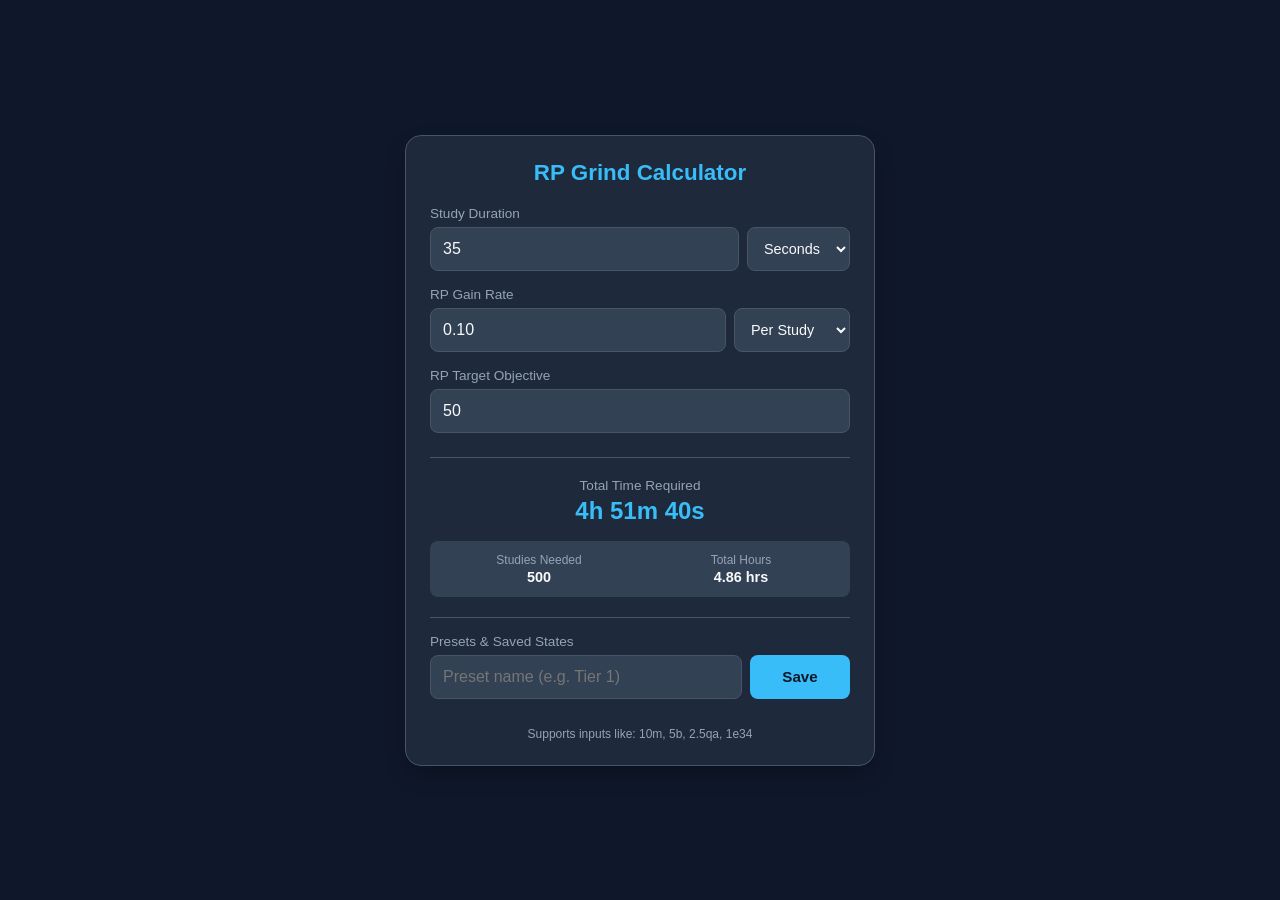
==== index.html @ 29299b98 "Rename rp-math.html to index.html" ====
<!DOCTYPE html>
<html lang="en">
<head>
    <meta charset="UTF-8">
    <meta name="viewport" content="width=device-width, initial-scale=1.0">
    <title>RP Time Calculator</title>
    <style>
        :root {
            --bg-color: #0f172a;
            --card-bg: #1e293b;
            --accent: #38bdf8;
            --danger: #ef4444;
            --text-main: #f8fafc;
            --text-muted: #94a3b8;
            --input-bg: #334155;
            --border: #475569;
        }

        body {
            font-family: -apple-system, BlinkMacSystemFont, "Segoe UI", Roboto, Helvetica, Arial, sans-serif;
            background-color: var(--bg-color);
            color: var(--text-main);
            margin: 0;
            padding: 20px;
            display: flex;
            justify-content: center;
            align-items: center;
            min-height: 100vh;
            box-sizing: border-box;
        }

        .container {
            background-color: var(--card-bg);
            border-radius: 16px;
            padding: 24px;
            width: 100%;
            max-width: 420px;
            box-shadow: 0 10px 25px -5px rgba(0, 0, 0, 0.3);
            border: 1px solid var(--border);
        }

        h2 {
            margin-top: 0;
            margin-bottom: 20px;
            font-size: 1.4rem;
            text-align: center;
            color: var(--accent);
        }

        .input-group {
            margin-bottom: 16px;
        }

        label {
            display: block;
            font-size: 0.85rem;
            color: var(--text-muted);
            margin-bottom: 6px;
            font-weight: 500;
        }

        .input-row {
            display: flex;
            gap: 8px;
        }

        input, select {
            padding: 12px;
            background-color: var(--input-bg);
            border: 1px solid var(--border);
            border-radius: 8px;
            color: var(--text-main);
            font-size: 1rem;
            box-sizing: border-box;
            outline: none;
            transition: border-color 0.2s;
        }

        input {
            flex: 1;
            min-width: 0;
        }

        select {
            font-size: 0.9rem;
            cursor: pointer;
        }

        input:focus, select:focus {
            border-color: var(--accent);
        }

        .results {
            margin-top: 24px;
            padding-top: 20px;
            border-top: 1px solid var(--border);
        }

        .result-main {
            text-align: center;
            margin-bottom: 16px;
        }

        .result-main .label {
            font-size: 0.85rem;
            color: var(--text-muted);
            margin-bottom: 4px;
        }

        .result-main .value {
            font-size: 1.5rem;
            font-weight: 700;
            color: var(--accent);
            word-break: break-word;
        }

        .result-grid {
            display: grid;
            grid-template-columns: 1fr 1fr;
            gap: 8px;
            background-color: var(--input-bg);
            padding: 12px;
            border-radius: 8px;
            font-size: 0.9rem;
        }

        .result-sub-item {
            text-align: center;
            word-break: break-word;
        }

        .result-sub-item .sub-label {
            color: var(--text-muted);
            font-size: 0.75rem;
            margin-bottom: 2px;
        }

        .result-sub-item .sub-val {
            font-weight: 600;
        }

        .save-section {
            margin-top: 20px;
            padding-top: 16px;
            border-top: 1px solid var(--border);
        }

        .btn {
            background-color: var(--accent);
            color: var(--bg-color);
            border: none;
            padding: 12px;
            border-radius: 8px;
            font-weight: 600;
            cursor: pointer;
            width: 100%;
            font-size: 0.95rem;
            transition: opacity 0.2s;
        }

        .btn:active {
            opacity: 0.8;
        }

        .btn-danger {
            background-color: var(--danger);
            color: white;
            padding: 8px 12px;
            width: auto;
            font-size: 0.8rem;
        }

        .btn-load {
            background-color: var(--input-bg);
            color: var(--text-main);
            border: 1px solid var(--border);
            padding: 8px 12px;
            font-size: 0.85rem;
            flex: 1;
            text-align: left;
        }

        .saved-list {
            margin-top: 12px;
            display: flex;
            flex-direction: column;
            gap: 8px;
        }

        .saved-item {
            display: flex;
            gap: 6px;
            align-items: center;
        }

        .hint {
            font-size: 0.75rem;
            color: var(--text-muted);
            text-align: center;
            margin-top: 16px;
        }
    </style>
</head>
<body>

<div class="container">
    <h2>RP Grind Calculator</h2>

    <div class="input-group">
        <label for="studyDuration">Study Duration</label>
        <div class="input-row">
            <input type="text" id="studyDuration" value="35">
            <select id="durationUnit">
                <option value="1">Seconds</option>
                <option value="60">Minutes</option>
                <option value="3600">Hours</option>
            </select>
        </div>
    </div>

    <div class="input-group">
        <label for="rpPerStudy">RP Gain Rate</label>
        <div class="input-row">
            <input type="text" id="rpPerStudy" value="0.10">
            <select id="rpRateUnit">
                <option value="1">Per Study</option>
                <option value="min">Per Minute</option>
                <option value="hr">Per Hour</option>
                <option value="day">Per Day</option>
            </select>
        </div>
    </div>

    <div class="input-group">
        <label for="rpObjective">RP Target Objective</label>
        <div class="input-row">
            <input type="text" id="rpObjective" value="50">
        </div>
    </div>

    <div class="results">
        <div class="result-main">
            <div class="label">Total Time Required</div>
            <div class="value" id="timeFormatted">0d 0h 0m 0s</div>
        </div>

        <div class="result-grid">
            <div class="result-sub-item">
                <div class="sub-label">Studies Needed</div>
                <div class="sub-val" id="studiesNeeded">0</div>
            </div>
            <div class="result-sub-item">
                <div class="sub-label">Total Hours</div>
                <div class="sub-val" id="totalHours">0.00 hrs</div>
            </div>
        </div>
    </div>

    <div class="save-section">
        <label>Presets & Saved States</label>
        <div class="input-row">
            <input type="text" id="presetName" placeholder="Preset name (e.g. Tier 1)">
            <button class="btn" id="saveBtn" style="width: 100px;">Save</button>
        </div>
        <div class="saved-list" id="savedList"></div>
    </div>

    <div class="hint">
        Supports inputs like: 10m, 5b, 2.5qa, 1e34
    </div>
</div>

<script>
    const durationInput = document.getElementById('studyDuration');
    const durationUnit = document.getElementById('durationUnit');
    const rpGainInput = document.getElementById('rpPerStudy');
    const rpRateUnit = document.getElementById('rpRateUnit');
    const rpObjInput = document.getElementById('rpObjective');

    const studiesOutput = document.getElementById('studiesNeeded');
    const timeFormattedOutput = document.getElementById('timeFormatted');
    const hoursOutput = document.getElementById('totalHours');

    const presetNameInput = document.getElementById('presetName');
    const saveBtn = document.getElementById('saveBtn');
    const savedList = document.getElementById('savedList');

    const SUFFIXES = {
        'k': 1e3, 'm': 1e6, 'b': 1e9, 't': 1e12,
        'qa': 1e15, 'qu': 1e18, 'sx': 1e21, 'sp': 1e24,
        'o': 1e27, 'n': 1e30, 'd': 1e33
    };

    function parseBigInput(str) {
        if (!str) return 0;
        str = str.toString().trim().toLowerCase();
        
        // Scientific notation
        if (/^[\d.]+(e[+-]?\d+)$/.test(str)) {
            const val = parseFloat(str);
            return isNaN(val) ? 0 : val;
        }

        // Short scale suffix matching
        const match = str.match(/^([\d.]+)\s*([a-z]+)?$/);
        if (match) {
            const num = parseFloat(match[1]);
            const suf = match[2];
            if (isNaN(num)) return 0;

            if (suf && SUFFIXES[suf] !== undefined) {
                return num * SUFFIXES[suf];
            }
            return num;
        }

        const val = parseFloat(str);
        return isNaN(val) ? 0 : val;
    }

    function formatBigNumber(num) {
        if (num === 0) return '0';
        if (!isFinite(num)) return 'Infinity';

        const abs = Math.abs(num);

        if (abs >= 1e36 || (abs < 0.001 && abs > 0)) {
            return num.toExponential(3);
        }

        const keys = Object.keys(SUFFIXES).reverse();
        for (let suf of keys) {
            const val = SUFFIXES[suf];
            if (abs >= val) {
                return (num / val).toFixed(2).replace(/\.00$/, '') + ' ' + suf.toUpperCase();
            }
        }

        return num.toLocaleString('en-US', { maximumFractionDigits: 2 });
    }

    function calculate() {
        const rawDuration = parseBigInput(durationInput.value);
        const durationMult = parseFloat(durationUnit.value);
        const secPerStudy = rawDuration * durationMult;

        const rawRpGain = parseBigInput(rpGainInput.value);
        const rateType = rpRateUnit.value;

        const totalTargetRP = parseBigInput(rpObjInput.value);

        saveLastState();

        if (secPerStudy <= 0 || rawRpGain <= 0 || totalTargetRP <= 0) {
            studiesOutput.textContent = '0';
            timeFormattedOutput.textContent = '0d 0h 0m 0s';
            hoursOutput.textContent = '0 hrs';
            return;
        }

        let rpPerStudyCalculated = rawRpGain;

        if (rateType === 'min') {
            rpPerStudyCalculated = (rawRpGain / 60) * secPerStudy;
        } else if (rateType === 'hr') {
            rpPerStudyCalculated = (rawRpGain / 3600) * secPerStudy;
        } else if (rateType === 'day') {
            rpPerStudyCalculated = (rawRpGain / 86400) * secPerStudy;
        }

        const studiesNeeded = totalTargetRP / rpPerStudyCalculated;
        const totalSeconds = studiesNeeded * secPerStudy;

        studiesOutput.textContent = formatBigNumber(Math.ceil(studiesNeeded));

        if (!isFinite(totalSeconds)) {
            timeFormattedOutput.textContent = 'Too large to calculate';
            hoursOutput.textContent = 'Infinity hrs';
            return;
        }

        const years = Math.floor(totalSeconds / (86400 * 365));
        let remSec = totalSeconds % (86400 * 365);

        const days = Math.floor(remSec / 86400);
        remSec %= 86400;

        const hours = Math.floor(remSec / 3600);
        remSec %= 3600;

        const minutes = Math.floor(remSec / 60);
        const seconds = Math.round(remSec % 60);

        let formattedStr = '';
        if (years > 0) formattedStr += `${formatBigNumber(years)}y `;
        if (days > 0 || years > 0) formattedStr += `${days}d `;
        formattedStr += `${hours}h ${minutes}m ${seconds}s`;

        timeFormattedOutput.textContent = formattedStr;
        hoursOutput.textContent = `${formatBigNumber(totalSeconds / 3600)} hrs`;
    }

    // --- LOCAL STORAGE SYSTEM ---

    function saveLastState() {
        try {
            const state = {
                duration: durationInput.value,
                durationUnit: durationUnit.value,
                rpGain: rpGainInput.value,
                rpRateUnit: rpRateUnit.value,
                rpObjective: rpObjInput.value
            };
            localStorage.setItem('rp_calc_last_state', JSON.stringify(state));
        } catch (e) {}
    }

    function loadLastState() {
        try {
            const last = localStorage.getItem('rp_calc_last_state');
            if (last) {
                const state = JSON.parse(last);
                if (state.duration !== undefined) durationInput.value = state.duration;
                if (state.durationUnit !== undefined) durationUnit.value = state.durationUnit;
                if (state.rpGain !== undefined) rpGainInput.value = state.rpGain;
                if (state.rpRateUnit !== undefined) rpRateUnit.value = state.rpRateUnit;
                if (state.rpObjective !== undefined) rpObjInput.value = state.rpObjective;
            }
        } catch (e) {}
    }

    function getPresets() {
        try {
            return JSON.parse(localStorage.getItem('rp_calc_presets') || '{}');
        } catch (e) {
            return {};
        }
    }

    function savePreset() {
        const name = presetNameInput.value.trim() || 'Preset ' + (Object.keys(getPresets()).length + 1);
        const presets = getPresets();

        presets[name] = {
            duration: durationInput.value,
            durationUnit: durationUnit.value,
            rpGain: rpGainInput.value,
            rpRateUnit: rpRateUnit.value,
            rpObjective: rpObjInput.value
        };

        try {
            localStorage.setItem('rp_calc_presets', JSON.stringify(presets));
        } catch (e) {}

        presetNameInput.value = '';
        renderPresets();
    }

    function loadPreset(name) {
        const presets = getPresets();
        if (presets[name]) {
            const p = presets[name];
            durationInput.value = p.duration;
            durationUnit.value = p.durationUnit;
            rpGainInput.value = p.rpGain;
            rpRateUnit.value = p.rpRateUnit;
            rpObjInput.value = p.rpObjective;
            calculate();
        }
    }

    function deletePreset(name) {
        const presets = getPresets();
        delete presets[name];
        try {
            localStorage.setItem('rp_calc_presets', JSON.stringify(presets));
        } catch (e) {}
        renderPresets();
    }

    function renderPresets() {
        const presets = getPresets();
        savedList.innerHTML = '';

        Object.keys(presets).forEach(name => {
            const item = document.createElement('div');
            item.className = 'saved-item';

            const loadBtn = document.createElement('button');
            loadBtn.className = 'btn btn-load';
            loadBtn.textContent = name;
            loadBtn.onclick = () => loadPreset(name);

            const delBtn = document.createElement('button');
            delBtn.className = 'btn btn-danger';
            delBtn.textContent = '✕';
            delBtn.onclick = () => deletePreset(name);

            item.appendChild(loadBtn);
            item.appendChild(delBtn);
            savedList.appendChild(item);
        });
    }

    saveBtn.addEventListener('click', savePreset);

    [durationInput, durationUnit, rpGainInput, rpRateUnit, rpObjInput].forEach(el => {
        el.addEventListener('keyup', calculate);
        el.addEventListener('input', calculate);
        el.addEventListener('change', calculate);
    });

    // Run startup load
    loadLastState();
    renderPresets();
    calculate();
</script>

</body>
</html>
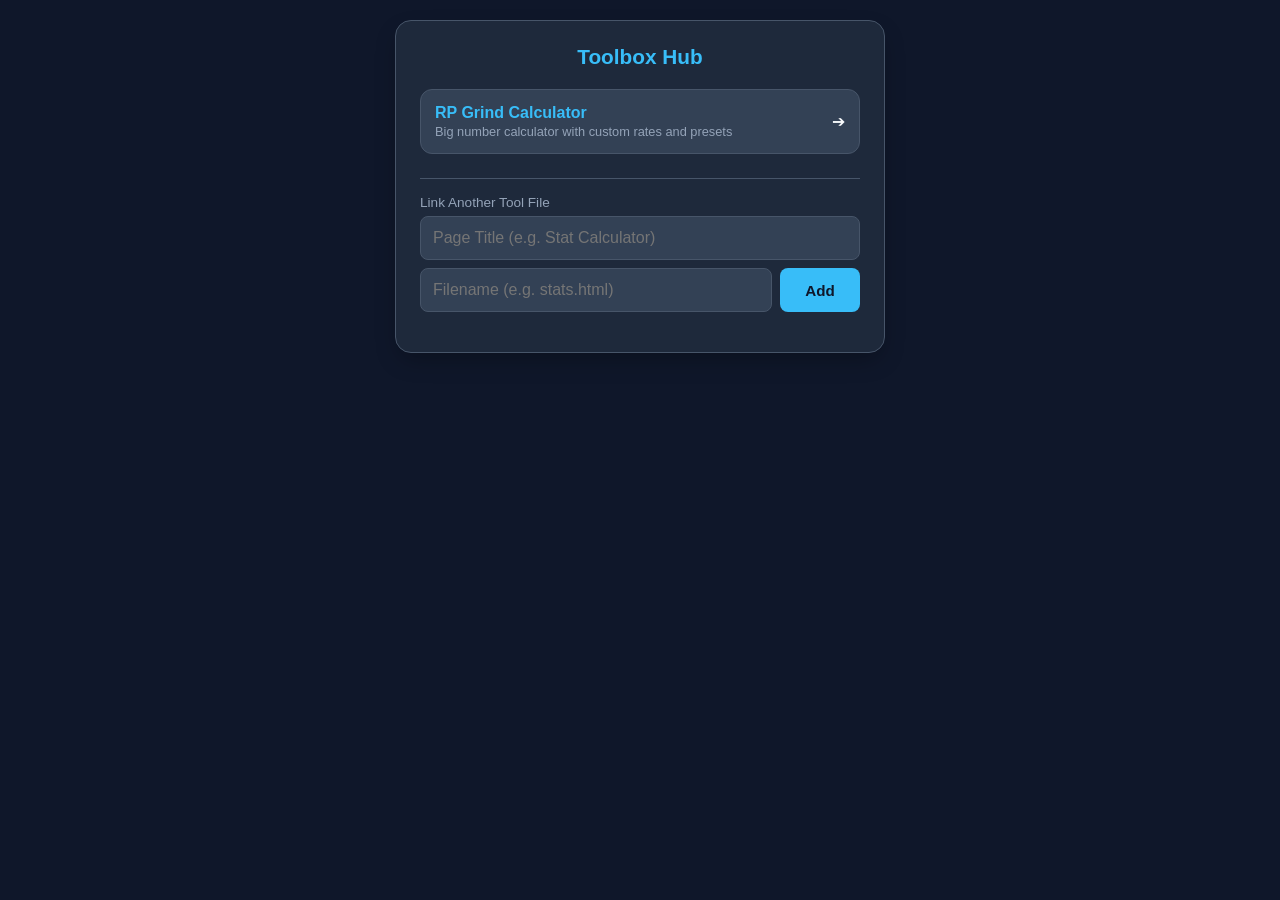
==== commit c0964678: "Update index.html" ====
--- a/index.html
+++ b/index.html
@@ -3,518 +3,122 @@
 <head>
     <meta charset="UTF-8">
     <meta name="viewport" content="width=device-width, initial-scale=1.0">
-    <title>RP Time Calculator</title>
-    <style>
-        :root {
-            --bg-color: #0f172a;
-            --card-bg: #1e293b;
-            --accent: #38bdf8;
-            --danger: #ef4444;
-            --text-main: #f8fafc;
-            --text-muted: #94a3b8;
-            --input-bg: #334155;
-            --border: #475569;
-        }
-
-        body {
-            font-family: -apple-system, BlinkMacSystemFont, "Segoe UI", Roboto, Helvetica, Arial, sans-serif;
-            background-color: var(--bg-color);
-            color: var(--text-main);
-            margin: 0;
-            padding: 20px;
-            display: flex;
-            justify-content: center;
-            align-items: center;
-            min-height: 100vh;
-            box-sizing: border-box;
-        }
-
-        .container {
-            background-color: var(--card-bg);
-            border-radius: 16px;
-            padding: 24px;
-            width: 100%;
-            max-width: 420px;
-            box-shadow: 0 10px 25px -5px rgba(0, 0, 0, 0.3);
-            border: 1px solid var(--border);
-        }
-
-        h2 {
-            margin-top: 0;
-            margin-bottom: 20px;
-            font-size: 1.4rem;
-            text-align: center;
-            color: var(--accent);
-        }
-
-        .input-group {
-            margin-bottom: 16px;
-        }
-
-        label {
-            display: block;
-            font-size: 0.85rem;
-            color: var(--text-muted);
-            margin-bottom: 6px;
-            font-weight: 500;
-        }
-
-        .input-row {
-            display: flex;
-            gap: 8px;
-        }
-
-        input, select {
-            padding: 12px;
-            background-color: var(--input-bg);
-            border: 1px solid var(--border);
-            border-radius: 8px;
-            color: var(--text-main);
-            font-size: 1rem;
-            box-sizing: border-box;
-            outline: none;
-            transition: border-color 0.2s;
-        }
-
-        input {
-            flex: 1;
-            min-width: 0;
-        }
-
-        select {
-            font-size: 0.9rem;
-            cursor: pointer;
-        }
-
-        input:focus, select:focus {
-            border-color: var(--accent);
-        }
-
-        .results {
-            margin-top: 24px;
-            padding-top: 20px;
-            border-top: 1px solid var(--border);
-        }
-
-        .result-main {
-            text-align: center;
-            margin-bottom: 16px;
-        }
-
-        .result-main .label {
-            font-size: 0.85rem;
-            color: var(--text-muted);
-            margin-bottom: 4px;
-        }
-
-        .result-main .value {
-            font-size: 1.5rem;
-            font-weight: 700;
-            color: var(--accent);
-            word-break: break-word;
-        }
-
-        .result-grid {
-            display: grid;
-            grid-template-columns: 1fr 1fr;
-            gap: 8px;
-            background-color: var(--input-bg);
-            padding: 12px;
-            border-radius: 8px;
-            font-size: 0.9rem;
-        }
-
-        .result-sub-item {
-            text-align: center;
-            word-break: break-word;
-        }
-
-        .result-sub-item .sub-label {
-            color: var(--text-muted);
-            font-size: 0.75rem;
-            margin-bottom: 2px;
-        }
-
-        .result-sub-item .sub-val {
-            font-weight: 600;
-        }
-
-        .save-section {
-            margin-top: 20px;
-            padding-top: 16px;
-            border-top: 1px solid var(--border);
-        }
-
-        .btn {
-            background-color: var(--accent);
-            color: var(--bg-color);
-            border: none;
-            padding: 12px;
-            border-radius: 8px;
-            font-weight: 600;
-            cursor: pointer;
-            width: 100%;
-            font-size: 0.95rem;
-            transition: opacity 0.2s;
-        }
-
-        .btn:active {
-            opacity: 0.8;
-        }
-
-        .btn-danger {
-            background-color: var(--danger);
-            color: white;
-            padding: 8px 12px;
-            width: auto;
-            font-size: 0.8rem;
-        }
-
-        .btn-load {
-            background-color: var(--input-bg);
-            color: var(--text-main);
-            border: 1px solid var(--border);
-            padding: 8px 12px;
-            font-size: 0.85rem;
-            flex: 1;
-            text-align: left;
-        }
-
-        .saved-list {
-            margin-top: 12px;
-            display: flex;
-            flex-direction: column;
-            gap: 8px;
-        }
-
-        .saved-item {
-            display: flex;
-            gap: 6px;
-            align-items: center;
-        }
-
-        .hint {
-            font-size: 0.75rem;
-            color: var(--text-muted);
-            text-align: center;
-            margin-top: 16px;
-        }
-    </style>
+    <title>Toolbox Hub</title>
+    <link rel="stylesheet" href="style.css">
 </head>
 <body>
 
 <div class="container">
-    <h2>RP Grind Calculator</h2>
+    <h2>Toolbox Hub</h2>
 
-    <div class="input-group">
-        <label for="studyDuration">Study Duration</label>
-        <div class="input-row">
-            <input type="text" id="studyDuration" value="35">
-            <select id="durationUnit">
-                <option value="1">Seconds</option>
-                <option value="60">Minutes</option>
-                <option value="3600">Hours</option>
-            </select>
-        </div>
+    <div class="pages-list" id="pagesList">
+        <a href="rp_calculator.html" class="page-card">
+            <div class="page-info">
+                <span class="page-title">RP Grind Calculator</span>
+                <span class="page-desc">Big number calculator with custom rates and presets</span>
+            </div>
+            <span>➔</span>
+        </a>
     </div>
 
-    <div class="input-group">
-        <label for="rpPerStudy">RP Gain Rate</label>
-        <div class="input-row">
-            <input type="text" id="rpPerStudy" value="0.10">
-            <select id="rpRateUnit">
-                <option value="1">Per Study</option>
-                <option value="min">Per Minute</option>
-                <option value="hr">Per Hour</option>
-                <option value="day">Per Day</option>
-            </select>
-        </div>
-    </div>
-
-    <div class="input-group">
-        <label for="rpObjective">RP Target Objective</label>
-        <div class="input-row">
-            <input type="text" id="rpObjective" value="50">
-        </div>
-    </div>
-
-    <div class="results">
-        <div class="result-main">
-            <div class="label">Total Time Required</div>
-            <div class="value" id="timeFormatted">0d 0h 0m 0s</div>
-        </div>
-
-        <div class="result-grid">
-            <div class="result-sub-item">
-                <div class="sub-label">Studies Needed</div>
-                <div class="sub-val" id="studiesNeeded">0</div>
-            </div>
-            <div class="result-sub-item">
-                <div class="sub-label">Total Hours</div>
-                <div class="sub-val" id="totalHours">0.00 hrs</div>
+    <div class="save-section" style="margin-top: 24px;">
+        <label>Link Another Tool File</label>
+        <div class="input-group">
+            <input type="text" id="newPageTitle" placeholder="Page Title (e.g. Stat Calculator)" style="margin-bottom: 8px; width: 100%;">
+            <div class="input-row">
+                <input type="text" id="newPageFile" placeholder="Filename (e.g. stats.html)">
+                <button class="btn" id="addPageBtn" style="width: 80px;">Add</button>
             </div>
         </div>
-    </div>
-
-    <div class="save-section">
-        <label>Presets & Saved States</label>
-        <div class="input-row">
-            <input type="text" id="presetName" placeholder="Preset name (e.g. Tier 1)">
-            <button class="btn" id="saveBtn" style="width: 100px;">Save</button>
-        </div>
-        <div class="saved-list" id="savedList"></div>
-    </div>
-
-    <div class="hint">
-        Supports inputs like: 10m, 5b, 2.5qa, 1e34
     </div>
 </div>
 
 <script>
-    const durationInput = document.getElementById('studyDuration');
-    const durationUnit = document.getElementById('durationUnit');
-    const rpGainInput = document.getElementById('rpPerStudy');
-    const rpRateUnit = document.getElementById('rpRateUnit');
-    const rpObjInput = document.getElementById('rpObjective');
+    const pageTitleInput = document.getElementById('newPageTitle');
+    const pageFileInput = document.getElementById('newPageFile');
+    const addPageBtn = document.getElementById('addPageBtn');
+    const pagesList = document.getElementById('pagesList');
 
-    const studiesOutput = document.getElementById('studiesNeeded');
-    const timeFormattedOutput = document.getElementById('timeFormatted');
-    const hoursOutput = document.getElementById('totalHours');
-
-    const presetNameInput = document.getElementById('presetName');
-    const saveBtn = document.getElementById('saveBtn');
-    const savedList = document.getElementById('savedList');
-
-    const SUFFIXES = {
-        'k': 1e3, 'm': 1e6, 'b': 1e9, 't': 1e12,
-        'qa': 1e15, 'qu': 1e18, 'sx': 1e21, 'sp': 1e24,
-        'o': 1e27, 'n': 1e30, 'd': 1e33
-    };
-
-    function parseBigInput(str) {
-        if (!str) return 0;
-        str = str.toString().trim().toLowerCase();
-        
-        // Scientific notation
-        if (/^[\d.]+(e[+-]?\d+)$/.test(str)) {
-            const val = parseFloat(str);
-            return isNaN(val) ? 0 : val;
-        }
-
-        // Short scale suffix matching
-        const match = str.match(/^([\d.]+)\s*([a-z]+)?$/);
-        if (match) {
-            const num = parseFloat(match[1]);
-            const suf = match[2];
-            if (isNaN(num)) return 0;
-
-            if (suf && SUFFIXES[suf] !== undefined) {
-                return num * SUFFIXES[suf];
-            }
-            return num;
-        }
-
-        const val = parseFloat(str);
-        return isNaN(val) ? 0 : val;
-    }
-
-    function formatBigNumber(num) {
-        if (num === 0) return '0';
-        if (!isFinite(num)) return 'Infinity';
-
-        const abs = Math.abs(num);
-
-        if (abs >= 1e36 || (abs < 0.001 && abs > 0)) {
-            return num.toExponential(3);
-        }
-
-        const keys = Object.keys(SUFFIXES).reverse();
-        for (let suf of keys) {
-            const val = SUFFIXES[suf];
-            if (abs >= val) {
-                return (num / val).toFixed(2).replace(/\.00$/, '') + ' ' + suf.toUpperCase();
-            }
-        }
-
-        return num.toLocaleString('en-US', { maximumFractionDigits: 2 });
-    }
-
-    function calculate() {
-        const rawDuration = parseBigInput(durationInput.value);
-        const durationMult = parseFloat(durationUnit.value);
-        const secPerStudy = rawDuration * durationMult;
-
-        const rawRpGain = parseBigInput(rpGainInput.value);
-        const rateType = rpRateUnit.value;
-
-        const totalTargetRP = parseBigInput(rpObjInput.value);
-
-        saveLastState();
-
-        if (secPerStudy <= 0 || rawRpGain <= 0 || totalTargetRP <= 0) {
-            studiesOutput.textContent = '0';
-            timeFormattedOutput.textContent = '0d 0h 0m 0s';
-            hoursOutput.textContent = '0 hrs';
-            return;
-        }
-
-        let rpPerStudyCalculated = rawRpGain;
-
-        if (rateType === 'min') {
-            rpPerStudyCalculated = (rawRpGain / 60) * secPerStudy;
-        } else if (rateType === 'hr') {
-            rpPerStudyCalculated = (rawRpGain / 3600) * secPerStudy;
-        } else if (rateType === 'day') {
-            rpPerStudyCalculated = (rawRpGain / 86400) * secPerStudy;
-        }
-
-        const studiesNeeded = totalTargetRP / rpPerStudyCalculated;
-        const totalSeconds = studiesNeeded * secPerStudy;
-
-        studiesOutput.textContent = formatBigNumber(Math.ceil(studiesNeeded));
-
-        if (!isFinite(totalSeconds)) {
-            timeFormattedOutput.textContent = 'Too large to calculate';
-            hoursOutput.textContent = 'Infinity hrs';
-            return;
-        }
-
-        const years = Math.floor(totalSeconds / (86400 * 365));
-        let remSec = totalSeconds % (86400 * 365);
-
-        const days = Math.floor(remSec / 86400);
-        remSec %= 86400;
-
-        const hours = Math.floor(remSec / 3600);
-        remSec %= 3600;
-
-        const minutes = Math.floor(remSec / 60);
-        const seconds = Math.round(remSec % 60);
-
-        let formattedStr = '';
-        if (years > 0) formattedStr += `${formatBigNumber(years)}y `;
-        if (days > 0 || years > 0) formattedStr += `${days}d `;
-        formattedStr += `${hours}h ${minutes}m ${seconds}s`;
-
-        timeFormattedOutput.textContent = formattedStr;
-        hoursOutput.textContent = `${formatBigNumber(totalSeconds / 3600)} hrs`;
-    }
-
-    // --- LOCAL STORAGE SYSTEM ---
-
-    function saveLastState() {
+    function getCustomPages() {
         try {
-            const state = {
-                duration: durationInput.value,
-                durationUnit: durationUnit.value,
-                rpGain: rpGainInput.value,
-                rpRateUnit: rpRateUnit.value,
-                rpObjective: rpObjInput.value
-            };
-            localStorage.setItem('rp_calc_last_state', JSON.stringify(state));
-        } catch (e) {}
-    }
-
-    function loadLastState() {
-        try {
-            const last = localStorage.getItem('rp_calc_last_state');
-            if (last) {
-                const state = JSON.parse(last);
-                if (state.duration !== undefined) durationInput.value = state.duration;
-                if (state.durationUnit !== undefined) durationUnit.value = state.durationUnit;
-                if (state.rpGain !== undefined) rpGainInput.value = state.rpGain;
-                if (state.rpRateUnit !== undefined) rpRateUnit.value = state.rpRateUnit;
-                if (state.rpObjective !== undefined) rpObjInput.value = state.rpObjective;
-            }
-        } catch (e) {}
-    }
-
-    function getPresets() {
-        try {
-            return JSON.parse(localStorage.getItem('rp_calc_presets') || '{}');
+            return JSON.parse(localStorage.getItem('hub_custom_pages') || '[]');
         } catch (e) {
-            return {};
+            return [];
         }
     }
 
-    function savePreset() {
-        const name = presetNameInput.value.trim() || 'Preset ' + (Object.keys(getPresets()).length + 1);
-        const presets = getPresets();
+    function addCustomPage() {
+        const title = pageTitleInput.value.trim();
+        let file = pageFileInput.value.trim();
 
-        presets[name] = {
-            duration: durationInput.value,
-            durationUnit: durationUnit.value,
-            rpGain: rpGainInput.value,
-            rpRateUnit: rpRateUnit.value,
-            rpObjective: rpObjInput.value
-        };
+        if (!title || !file) return;
+        if (!file.endsWith('.html')) file += '.html';
+
+        const pages = getCustomPages();
+        pages.push({ title, file });
 
         try {
-            localStorage.setItem('rp_calc_presets', JSON.stringify(presets));
+            localStorage.setItem('hub_custom_pages', JSON.stringify(pages));
         } catch (e) {}
 
-        presetNameInput.value = '';
-        renderPresets();
+        pageTitleInput.value = '';
+        pageFileInput.value = '';
+        renderPages();
     }
 
-    function loadPreset(name) {
-        const presets = getPresets();
-        if (presets[name]) {
-            const p = presets[name];
-            durationInput.value = p.duration;
-            durationUnit.value = p.durationUnit;
-            rpGainInput.value = p.rpGain;
-            rpRateUnit.value = p.rpRateUnit;
-            rpObjInput.value = p.rpObjective;
-            calculate();
-        }
+    function deleteCustomPage(index) {
+        const pages = getCustomPages();
+        pages.splice(index, 1);
+        try {
+            localStorage.setItem('hub_custom_pages', JSON.stringify(pages));
+        } catch (e) {}
+        renderPages();
     }
 
-    function deletePreset(name) {
-        const presets = getPresets();
-        delete presets[name];
-        try {
-            localStorage.setItem('rp_calc_presets', JSON.stringify(presets));
-        } catch (e) {}
-        renderPresets();
-    }
+    function renderPages() {
+        const pages = getCustomPages();
+        
+        pagesList.innerHTML = `
+            <a href="rp_calculator.html" class="page-card">
+                <div class="page-info">
+                    <span class="page-title">RP Grind Calculator</span>
+                    <span class="page-desc">Big number calculator with custom rates and presets</span>
+                </div>
+                <span>➔</span>
+            </a>
+        `;
 
-    function renderPresets() {
-        const presets = getPresets();
-        savedList.innerHTML = '';
+        pages.forEach((p, idx) => {
+            const container = document.createElement('div');
+            container.style.display = 'flex';
+            container.style.gap = '6px';
+            container.style.alignItems = 'center';
 
-        Object.keys(presets).forEach(name => {
-            const item = document.createElement('div');
-            item.className = 'saved-item';
-
-            const loadBtn = document.createElement('button');
-            loadBtn.className = 'btn btn-load';
-            loadBtn.textContent = name;
-            loadBtn.onclick = () => loadPreset(name);
+            const a = document.createElement('a');
+            a.className = 'page-card';
+            a.href = p.file;
+            a.style.flex = '1';
+            a.innerHTML = `
+                <div class="page-info">
+                    <span class="page-title">${p.title}</span>
+                    <span class="page-desc">${p.file}</span>
+                </div>
+                <span>➔</span>
+            `;
 
             const delBtn = document.createElement('button');
             delBtn.className = 'btn btn-danger';
             delBtn.textContent = '✕';
-            delBtn.onclick = () => deletePreset(name);
+            delBtn.onclick = () => deleteCustomPage(idx);
 
-            item.appendChild(loadBtn);
-            item.appendChild(delBtn);
-            savedList.appendChild(item);
+            container.appendChild(a);
+            container.appendChild(delBtn);
+            pagesList.appendChild(container);
         });
     }
 
-    saveBtn.addEventListener('click', savePreset);
-
-    [durationInput, durationUnit, rpGainInput, rpRateUnit, rpObjInput].forEach(el => {
-        el.addEventListener('keyup', calculate);
-        el.addEventListener('input', calculate);
-        el.addEventListener('change', calculate);
-    });
-
-    // Run startup load
-    loadLastState();
-    renderPresets();
-    calculate();
+    addPageBtn.addEventListener('click', addCustomPage);
+    renderPages();
 </script>
 
 </body>
--- a/style.css
+++ b/style.css
@@ -0,0 +1,253 @@
+:root {
+    --bg-color: #0f172a;
+    --card-bg: #1e293b;
+    --accent: #38bdf8;
+    --danger: #ef4444;
+    --text-main: #f8fafc;
+    --text-muted: #94a3b8;
+    --input-bg: #334155;
+    --border: #475569;
+}
+
+body {
+    font-family: -apple-system, BlinkMacSystemFont, "Segoe UI", Roboto, Helvetica, Arial, sans-serif;
+    background-color: var(--bg-color);
+    color: var(--text-main);
+    margin: 0;
+    padding: 20px;
+    display: flex;
+    justify-content: center;
+    align-items: flex-start;
+    min-height: 100vh;
+    box-sizing: border-box;
+}
+
+.container {
+    background-color: var(--card-bg);
+    border-radius: 16px;
+    padding: 24px;
+    width: 100%;
+    max-width: 440px;
+    box-shadow: 0 10px 25px -5px rgba(0, 0, 0, 0.3);
+    border: 1px solid var(--border);
+}
+
+.header-row {
+    display: flex;
+    justify-content: space-between;
+    align-items: center;
+    margin-bottom: 20px;
+}
+
+.back-btn {
+    color: var(--accent);
+    text-decoration: none;
+    font-size: 0.9rem;
+    font-weight: 600;
+}
+
+h2 {
+    margin: 0 0 20px 0;
+    font-size: 1.3rem;
+    color: var(--accent);
+    text-align: center;
+}
+
+.header-row h2 {
+    margin: 0;
+}
+
+.input-group {
+    margin-bottom: 16px;
+}
+
+label {
+    display: block;
+    font-size: 0.85rem;
+    color: var(--text-muted);
+    margin-bottom: 6px;
+    font-weight: 500;
+}
+
+.input-row {
+    display: flex;
+    gap: 8px;
+}
+
+input, select {
+    padding: 12px;
+    background-color: var(--input-bg);
+    border: 1px solid var(--border);
+    border-radius: 8px;
+    color: var(--text-main);
+    font-size: 1rem;
+    box-sizing: border-box;
+    outline: none;
+    transition: border-color 0.2s;
+}
+
+input {
+    flex: 1;
+    min-width: 0;
+}
+
+select {
+    font-size: 0.9rem;
+    cursor: pointer;
+}
+
+input:focus, select:focus {
+    border-color: var(--accent);
+}
+
+.btn {
+    background-color: var(--accent);
+    color: var(--bg-color);
+    border: none;
+    padding: 12px;
+    border-radius: 8px;
+    font-weight: 600;
+    cursor: pointer;
+    width: 100%;
+    font-size: 0.95rem;
+    transition: opacity 0.2s;
+}
+
+.btn:active {
+    opacity: 0.8;
+}
+
+.btn-danger {
+    background-color: var(--danger);
+    color: white;
+    padding: 8px 12px;
+    width: auto;
+    font-size: 0.8rem;
+}
+
+.btn-load {
+    background-color: var(--input-bg);
+    color: var(--text-main);
+    border: 1px solid var(--border);
+    padding: 8px 12px;
+    font-size: 0.85rem;
+    flex: 1;
+    text-align: left;
+}
+
+/* Page Listing / Hub */
+.pages-list {
+    display: flex;
+    flex-direction: column;
+    gap: 12px;
+}
+
+.page-card {
+    background-color: var(--input-bg);
+    border: 1px solid var(--border);
+    border-radius: 12px;
+    padding: 14px;
+    display: flex;
+    justify-content: space-between;
+    align-items: center;
+    text-decoration: none;
+    color: var(--text-main);
+    transition: border-color 0.2s;
+}
+
+.page-card:hover {
+    border-color: var(--accent);
+}
+
+.page-info {
+    display: flex;
+    flex-direction: column;
+}
+
+.page-title {
+    font-weight: 600;
+    font-size: 1rem;
+    color: var(--accent);
+}
+
+.page-desc {
+    font-size: 0.8rem;
+    color: var(--text-muted);
+    margin-top: 2px;
+}
+
+/* Calculator Specifics */
+.results {
+    margin-top: 24px;
+    padding-top: 20px;
+    border-top: 1px solid var(--border);
+}
+
+.result-main {
+    text-align: center;
+    margin-bottom: 16px;
+}
+
+.result-main .label {
+    font-size: 0.85rem;
+    color: var(--text-muted);
+    margin-bottom: 4px;
+}
+
+.result-main .value {
+    font-size: 1.5rem;
+    font-weight: 700;
+    color: var(--accent);
+    word-break: break-word;
+}
+
+.result-grid {
+    display: grid;
+    grid-template-columns: 1fr 1fr;
+    gap: 8px;
+    background-color: var(--input-bg);
+    padding: 12px;
+    border-radius: 8px;
+    font-size: 0.9rem;
+}
+
+.result-sub-item {
+    text-align: center;
+    word-break: break-word;
+}
+
+.result-sub-item .sub-label {
+    color: var(--text-muted);
+    font-size: 0.75rem;
+    margin-bottom: 2px;
+}
+
+.result-sub-item .sub-val {
+    font-weight: 600;
+}
+
+.save-section {
+    margin-top: 20px;
+    padding-top: 16px;
+    border-top: 1px solid var(--border);
+}
+
+.saved-list {
+    margin-top: 12px;
+    display: flex;
+    flex-direction: column;
+    gap: 8px;
+}
+
+.saved-item {
+    display: flex;
+    gap: 6px;
+    align-items: center;
+}
+
+.hint {
+    font-size: 0.75rem;
+    color: var(--text-muted);
+    text-align: center;
+    margin-top: 16px;
+}
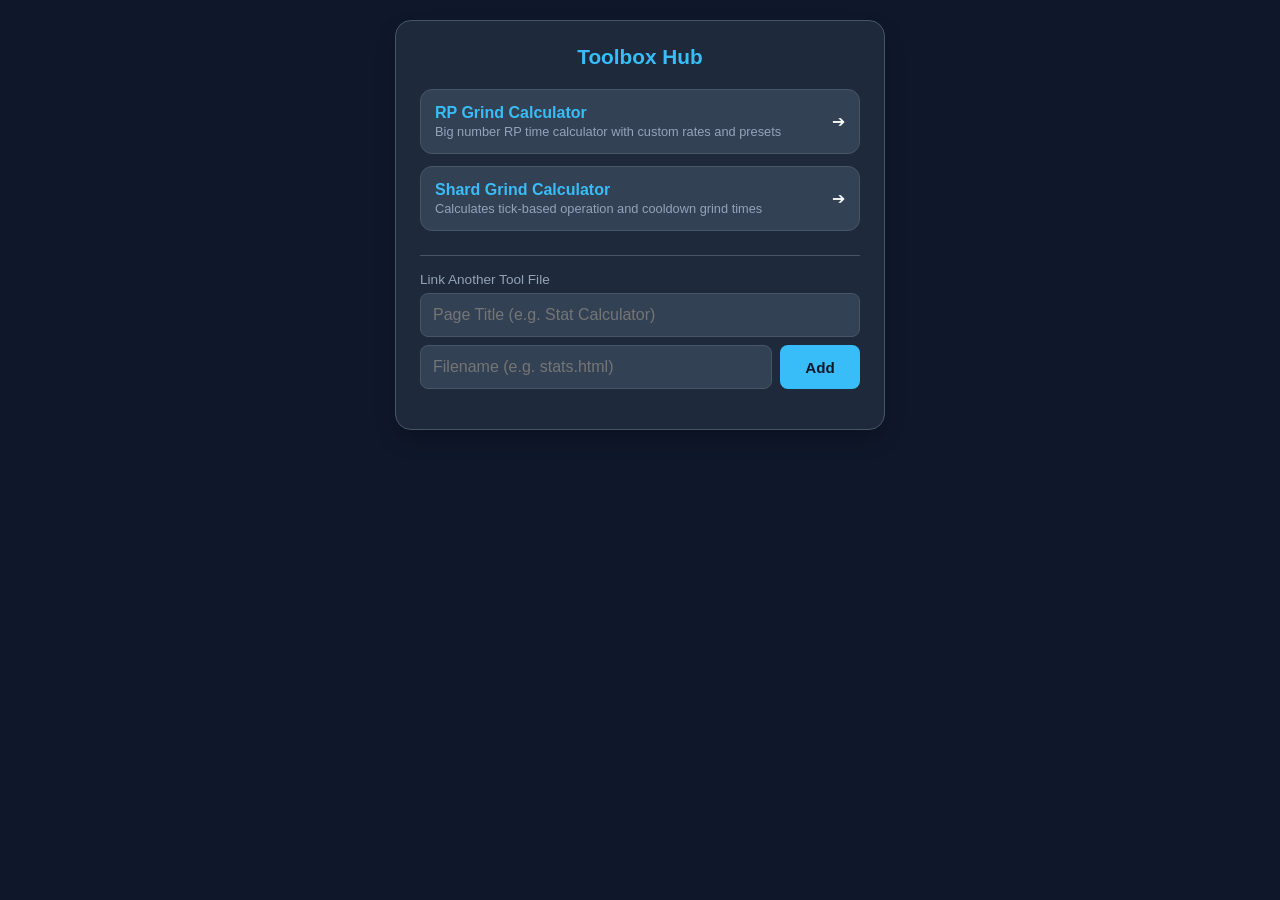
==== commit 72bc0f4e: "Update index.html" ====
--- a/index.html
+++ b/index.html
@@ -4,7 +4,7 @@
     <meta charset="UTF-8">
     <meta name="viewport" content="width=device-width, initial-scale=1.0">
     <title>Toolbox Hub</title>
-    <link rel="stylesheet" href="style.css">
+    <link rel="stylesheet" href="style.css?v=2">
 </head>
 <body>
 
@@ -12,10 +12,19 @@
     <h2>Toolbox Hub</h2>
 
     <div class="pages-list" id="pagesList">
+        <!-- Core Calculators (Hardcoded fallback for zero-delay loading) -->
         <a href="rp_calculator.html" class="page-card">
             <div class="page-info">
                 <span class="page-title">RP Grind Calculator</span>
-                <span class="page-desc">Big number calculator with custom rates and presets</span>
+                <span class="page-desc">Big number RP time calculator with custom rates and presets</span>
+            </div>
+            <span>➔</span>
+        </a>
+
+        <a href="shard_calculator.html" class="page-card">
+            <div class="page-info">
+                <span class="page-title">Shard Grind Calculator</span>
+                <span class="page-desc">Calculates tick-based operation and cooldown grind times</span>
             </div>
             <span>➔</span>
         </a>
@@ -33,93 +42,6 @@
     </div>
 </div>
 
-<script>
-    const pageTitleInput = document.getElementById('newPageTitle');
-    const pageFileInput = document.getElementById('newPageFile');
-    const addPageBtn = document.getElementById('addPageBtn');
-    const pagesList = document.getElementById('pagesList');
-
-    function getCustomPages() {
-        try {
-            return JSON.parse(localStorage.getItem('hub_custom_pages') || '[]');
-        } catch (e) {
-            return [];
-        }
-    }
-
-    function addCustomPage() {
-        const title = pageTitleInput.value.trim();
-        let file = pageFileInput.value.trim();
-
-        if (!title || !file) return;
-        if (!file.endsWith('.html')) file += '.html';
-
-        const pages = getCustomPages();
-        pages.push({ title, file });
-
-        try {
-            localStorage.setItem('hub_custom_pages', JSON.stringify(pages));
-        } catch (e) {}
-
-        pageTitleInput.value = '';
-        pageFileInput.value = '';
-        renderPages();
-    }
-
-    function deleteCustomPage(index) {
-        const pages = getCustomPages();
-        pages.splice(index, 1);
-        try {
-            localStorage.setItem('hub_custom_pages', JSON.stringify(pages));
-        } catch (e) {}
-        renderPages();
-    }
-
-    function renderPages() {
-        const pages = getCustomPages();
-        
-        pagesList.innerHTML = `
-            <a href="rp_calculator.html" class="page-card">
-                <div class="page-info">
-                    <span class="page-title">RP Grind Calculator</span>
-                    <span class="page-desc">Big number calculator with custom rates and presets</span>
-                </div>
-                <span>➔</span>
-            </a>
-        `;
-
-        pages.forEach((p, idx) => {
-            const container = document.createElement('div');
-            container.style.display = 'flex';
-            container.style.gap = '6px';
-            container.style.alignItems = 'center';
-
-            const a = document.createElement('a');
-            a.className = 'page-card';
-            a.href = p.file;
-            a.style.flex = '1';
-            a.innerHTML = `
-                <div class="page-info">
-                    <span class="page-title">${p.title}</span>
-                    <span class="page-desc">${p.file}</span>
-                </div>
-                <span>➔</span>
-            `;
-
-            const delBtn = document.createElement('button');
-            delBtn.className = 'btn btn-danger';
-            delBtn.textContent = '✕';
-            delBtn.onclick = () => deleteCustomPage(idx);
-
-            container.appendChild(a);
-            container.appendChild(delBtn);
-            pagesList.appendChild(container);
-        });
-    }
-
-    addPageBtn.addEventListener('click', addCustomPage);
-    renderPages();
-</script>
-
+<script src="hub.js?v=2"></script>
 </body>
 </html>
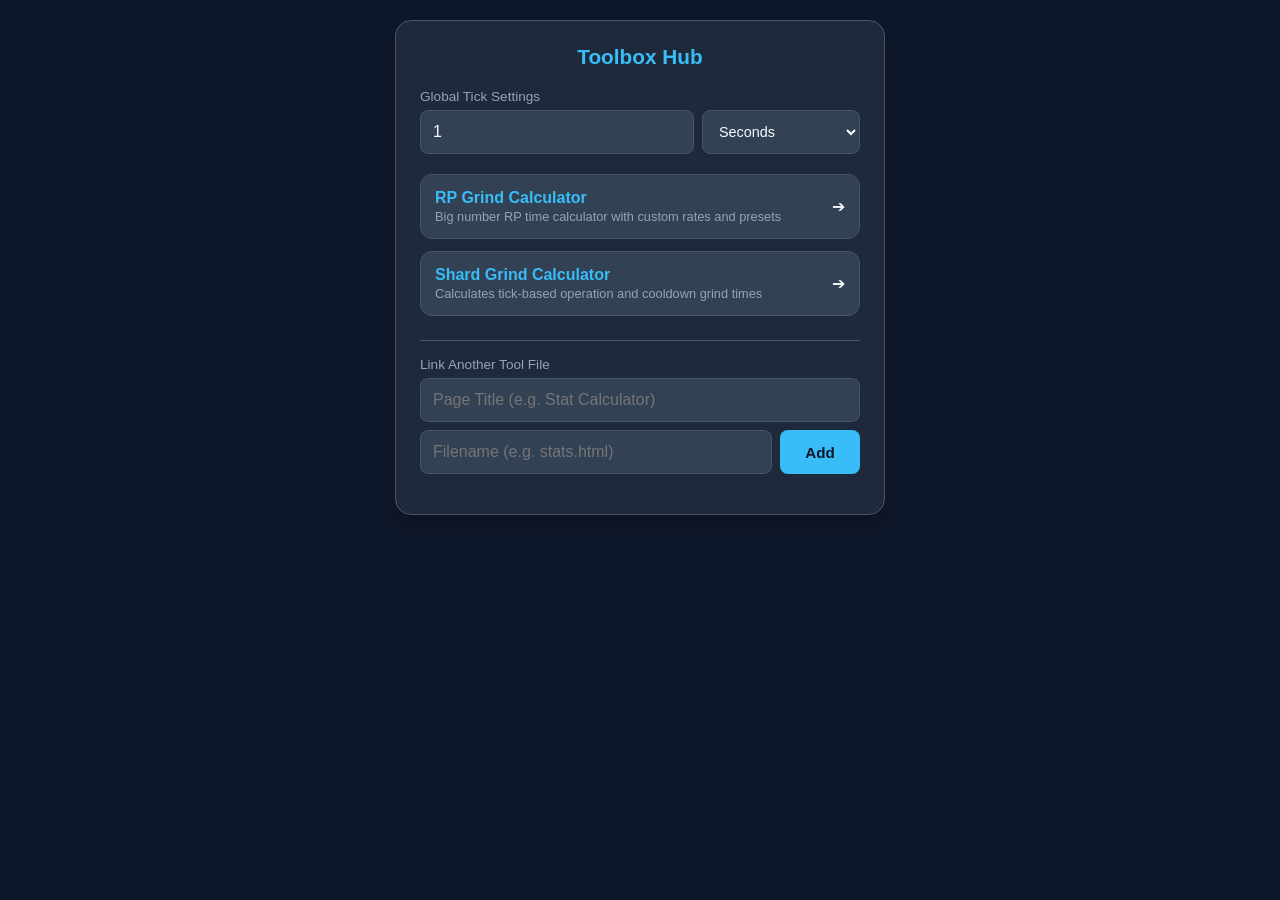
==== commit f4fe442a: "Update index.html" ====
--- a/index.html
+++ b/index.html
@@ -4,15 +4,29 @@
     <meta charset="UTF-8">
     <meta name="viewport" content="width=device-width, initial-scale=1.0">
     <title>Toolbox Hub</title>
-    <link rel="stylesheet" href="style.css?v=2">
+    <link rel="stylesheet" href="style.css?v=4">
 </head>
 <body>
 
 <div class="container">
     <h2>Toolbox Hub</h2>
 
+    <!-- Global Settings Section -->
+    <div class="save-section" style="margin-top: 0; margin-bottom: 20px; border-top: none; padding-top: 0;">
+        <label>Global Tick Settings</label>
+        <div class="input-group" style="margin-bottom: 0;">
+            <div class="input-row">
+                <input type="text" id="globalTickTime" value="1" placeholder="Tick Duration">
+                <select id="globalTickUnit">
+                    <option value="1">Seconds</option>
+                    <option value="0.001">Milliseconds (ms)</option>
+                    <option value="60">Minutes</option>
+                </select>
+            </div>
+        </div>
+    </div>
+
     <div class="pages-list" id="pagesList">
-        <!-- Core Calculators (Hardcoded fallback for zero-delay loading) -->
         <a href="rp_calculator.html" class="page-card">
             <div class="page-info">
                 <span class="page-title">RP Grind Calculator</span>
@@ -42,6 +56,6 @@
     </div>
 </div>
 
-<script src="hub.js?v=2"></script>
+<script src="hub.js?v=4"></script>
 </body>
 </html>
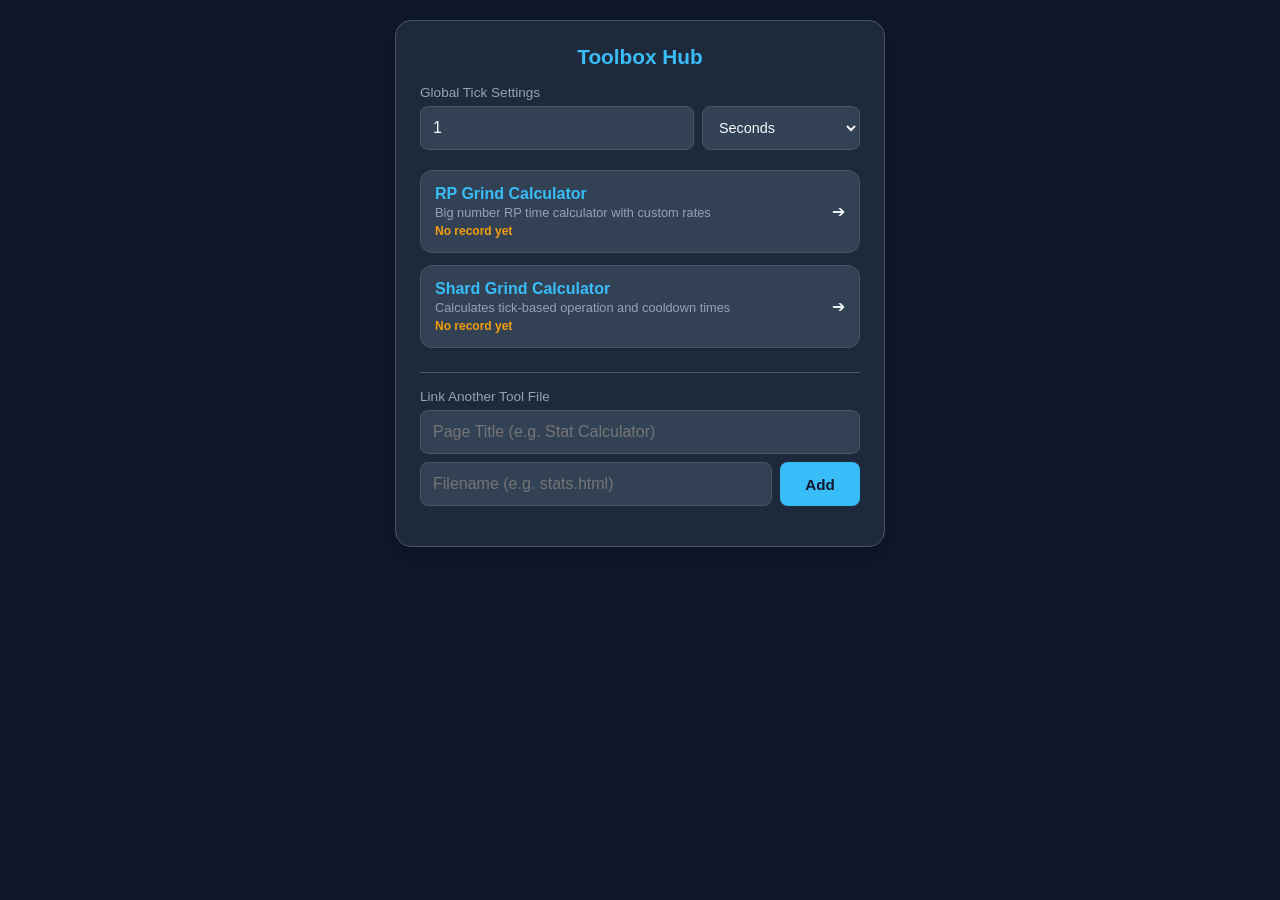
==== commit 75e93e11: "Update index.html" ====
--- a/index.html
+++ b/index.html
@@ -4,14 +4,13 @@
     <meta charset="UTF-8">
     <meta name="viewport" content="width=device-width, initial-scale=1.0">
     <title>Toolbox Hub</title>
-    <link rel="stylesheet" href="style.css?v=4">
+    <link rel="stylesheet" href="style.css?v=9">
 </head>
 <body>
 
 <div class="container">
     <h2>Toolbox Hub</h2>
 
-    <!-- Global Settings Section -->
     <div class="save-section" style="margin-top: 0; margin-bottom: 20px; border-top: none; padding-top: 0;">
         <label>Global Tick Settings</label>
         <div class="input-group" style="margin-bottom: 0;">
@@ -30,7 +29,7 @@
         <a href="rp_calculator.html" class="page-card">
             <div class="page-info">
                 <span class="page-title">RP Grind Calculator</span>
-                <span class="page-desc">Big number RP time calculator with custom rates and presets</span>
+                <span class="page-desc">Big number RP time calculator with custom rates</span>
             </div>
             <span>➔</span>
         </a>
@@ -38,7 +37,15 @@
         <a href="shard_calculator.html" class="page-card">
             <div class="page-info">
                 <span class="page-title">Shard Grind Calculator</span>
-                <span class="page-desc">Calculates tick-based operation and cooldown grind times</span>
+                <span class="page-desc">Calculates tick-based operation and cooldown times</span>
+            </div>
+            <span>➔</span>
+        </a>
+
+        <a href="dog_food_calculator.html" class="page-card">
+            <div class="page-info">
+                <span class="page-title">Ration Croquettes Chien</span>
+                <span class="page-desc">Dose journalière et par repas selon l'âge et le poids adulte</span>
             </div>
             <span>➔</span>
         </a>
@@ -56,6 +63,6 @@
     </div>
 </div>
 
-<script src="hub.js?v=4"></script>
+<script src="hub.js?v=9"></script>
 </body>
 </html>
--- a/style.css
+++ b/style.css
@@ -2,6 +2,7 @@
     --bg-color: #0f172a;
     --card-bg: #1e293b;
     --accent: #38bdf8;
+    --gold: #f59e0b;
     --danger: #ef4444;
     --text-main: #f8fafc;
     --text-muted: #94a3b8;
@@ -36,7 +37,7 @@
     display: flex;
     justify-content: space-between;
     align-items: center;
-    margin-bottom: 20px;
+    margin-bottom: 16px;
 }
 
 .back-btn {
@@ -47,7 +48,7 @@
 }
 
 h2 {
-    margin: 0 0 20px 0;
+    margin: 0 0 16px 0;
     font-size: 1.3rem;
     color: var(--accent);
     text-align: center;
@@ -55,6 +56,69 @@
 
 .header-row h2 {
     margin: 0;
+}
+
+/* Peak Record Banner */
+.best-banner {
+    background-color: rgba(245, 158, 11, 0.1);
+    border: 1px solid var(--gold);
+    border-radius: 12px;
+    padding: 12px 14px;
+    margin-bottom: 18px;
+    display: flex;
+    flex-direction: column;
+    gap: 10px;
+}
+
+.best-banner-header {
+    display: flex;
+    justify-content: space-between;
+    align-items: center;
+}
+
+.best-banner-label {
+    font-size: 0.72rem;
+    color: var(--gold);
+    text-transform: uppercase;
+    font-weight: 700;
+    letter-spacing: 0.5px;
+}
+
+.best-banner-value {
+    font-size: 1.05rem;
+    font-weight: 700;
+    color: var(--text-main);
+}
+
+.best-banner-actions {
+    display: flex;
+    gap: 8px;
+}
+
+.btn-record {
+    flex: 1;
+    font-size: 0.78rem;
+    padding: 8px 10px;
+    border-radius: 6px;
+    font-weight: 600;
+    cursor: pointer;
+    border: none;
+    text-align: center;
+}
+
+.btn-save-record {
+    background: var(--gold);
+    color: #1e1b4b;
+}
+
+.btn-load-record {
+    background: var(--input-bg);
+    color: var(--text-main);
+    border: 1px solid var(--border);
+}
+
+.btn-save-record:active, .btn-load-record:active {
+    opacity: 0.8;
 }
 
 .input-group {
@@ -174,6 +238,13 @@
     font-size: 0.8rem;
     color: var(--text-muted);
     margin-top: 2px;
+}
+
+.page-stat {
+    font-size: 0.75rem;
+    color: var(--gold);
+    margin-top: 4px;
+    font-weight: 600;
 }
 
 /* Calculator Specifics */
